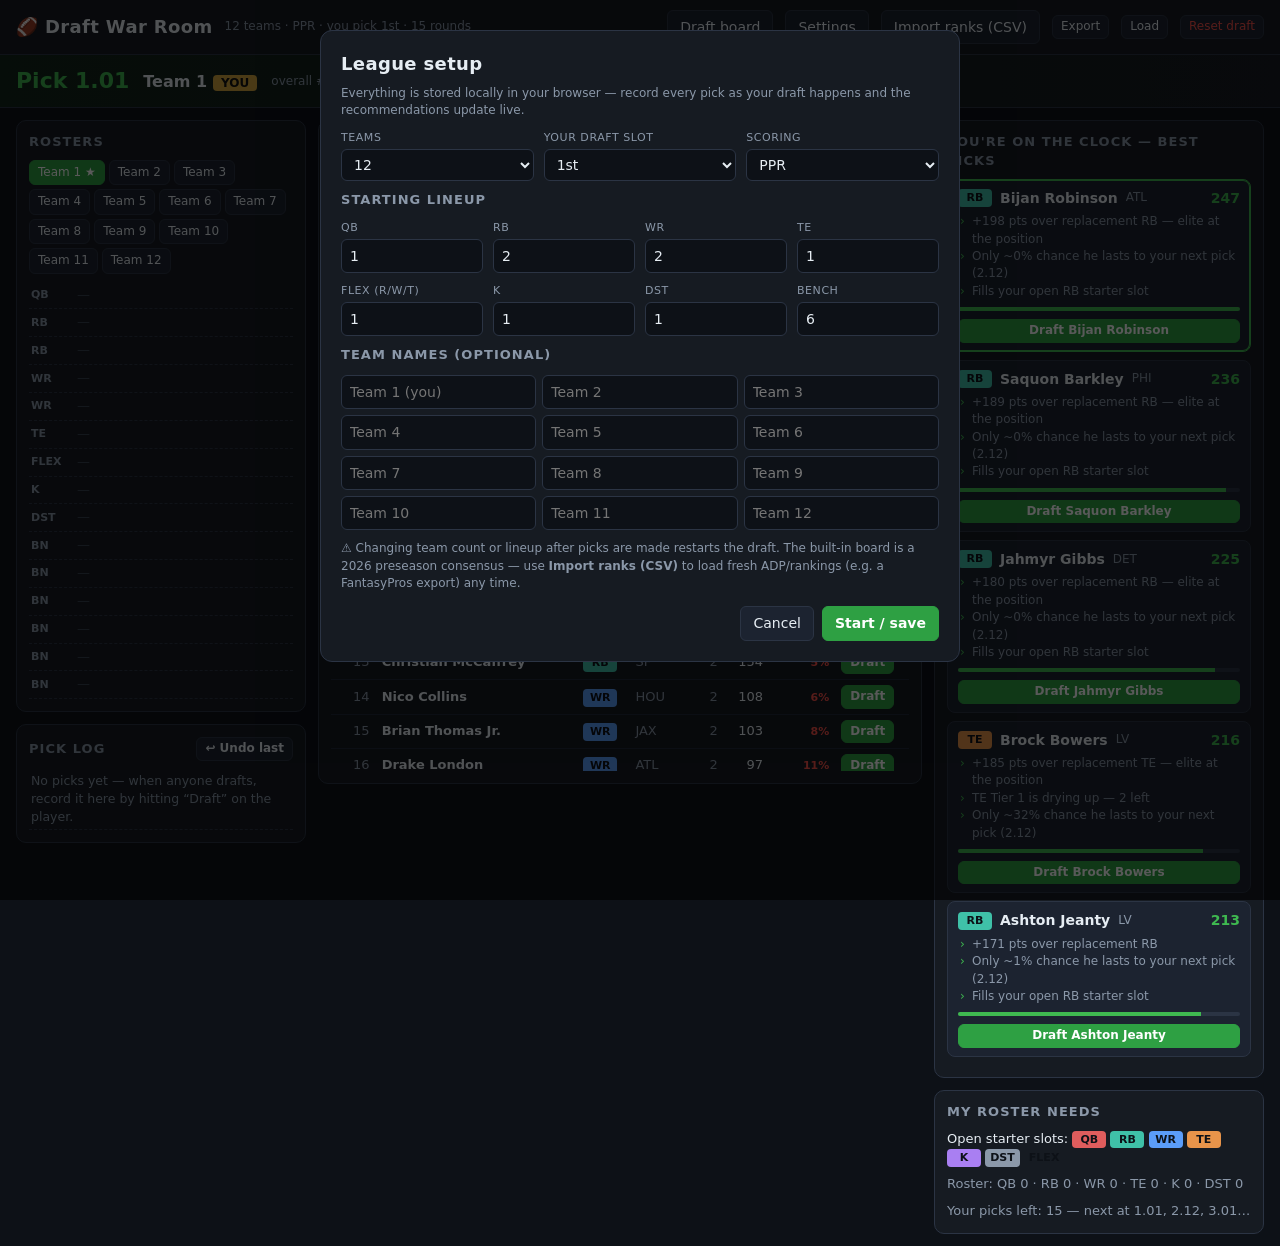
==== fantasy/index.html @ 7505ad5d "Add Draft War Room: fantasy football pick tracker with recommendations A standalone app at /fantasy " ====
<!DOCTYPE html>
<html lang="en">
<head>
<meta charset="utf-8">
<meta name="viewport" content="width=device-width, initial-scale=1">
<title>Draft War Room — Fantasy Football Pick Tracker</title>
<link rel="icon" href="data:image/svg+xml,<svg xmlns='http://www.w3.org/2000/svg' viewBox='0 0 100 100'><text y='.9em' font-size='90'>🏈</text></svg>">
<style>
:root{
  --bg:#0d1117; --panel:#161b22; --panel2:#1c2330; --line:#2b3444;
  --text:#e6edf3; --dim:#8b98a9; --accent:#3fb950; --accent2:#2ea043;
  --gold:#d4a73f; --danger:#f85149;
  --qb:#e05d5d; --rb:#3fc1a8; --wr:#5b9df9; --te:#e8944a; --k:#a97ff2; --dst:#8b98a9;
}
*{box-sizing:border-box;margin:0;padding:0}
html,body{height:100%}
body{background:var(--bg);color:var(--text);font:14px/1.45 system-ui,-apple-system,"Segoe UI",Roboto,Helvetica,Arial,sans-serif;}
button{font:inherit;cursor:pointer;border:1px solid var(--line);background:var(--panel2);color:var(--text);border-radius:6px;padding:6px 12px}
button:hover{border-color:var(--dim)}
button.primary{background:var(--accent2);border-color:var(--accent2);color:#fff;font-weight:600}
button.primary:hover{background:var(--accent)}
button.danger{color:var(--danger)}
button.small{padding:2px 8px;font-size:12px}
input,select{font:inherit;background:var(--bg);color:var(--text);border:1px solid var(--line);border-radius:6px;padding:6px 8px}
input:focus,select:focus{outline:none;border-color:var(--accent)}
h1{font-size:18px;letter-spacing:.02em}
h2{font-size:13px;text-transform:uppercase;letter-spacing:.08em;color:var(--dim);margin-bottom:8px}
.pos{display:inline-block;min-width:34px;text-align:center;font-size:11px;font-weight:700;border-radius:4px;padding:1px 5px;color:#0d1117}
.pos.QB{background:var(--qb)} .pos.RB{background:var(--rb)} .pos.WR{background:var(--wr)}
.pos.TE{background:var(--te)} .pos.K{background:var(--k)} .pos.DST{background:var(--dst)}

header{display:flex;align-items:center;gap:12px;padding:10px 16px;background:var(--panel);border-bottom:1px solid var(--line);flex-wrap:wrap}
header .spacer{flex:1}
header .sub{color:var(--dim);font-size:12px}

#clockBar{display:flex;align-items:center;gap:14px;padding:10px 16px;background:linear-gradient(90deg,#12241a,#161b22);border-bottom:1px solid var(--line);flex-wrap:wrap}
#clockBar .pickno{font-size:22px;font-weight:800;color:var(--accent)}
#clockBar .team{font-size:16px;font-weight:600}
#clockBar .you{background:var(--gold);color:#111;border-radius:4px;padding:1px 8px;font-size:12px;font-weight:800;margin-left:6px}
#clockBar .meta{color:var(--dim);font-size:12px}

main{display:grid;grid-template-columns:290px 1fr 330px;gap:12px;padding:12px 16px;align-items:start}
@media(max-width:1100px){main{grid-template-columns:1fr 1fr}#rightCol{grid-column:1/-1}}
@media(max-width:760px){main{grid-template-columns:1fr}}
.panel{background:var(--panel);border:1px solid var(--line);border-radius:10px;padding:12px}
.panel + .panel{margin-top:12px}

/* pick log / rosters */
#teamTabs{display:flex;flex-wrap:wrap;gap:4px;margin-bottom:8px}
#teamTabs button{padding:3px 8px;font-size:12px}
#teamTabs button.active{background:var(--accent2);border-color:var(--accent2);color:#fff}
.rosterList{list-style:none}
.rosterList li{display:flex;gap:8px;align-items:center;padding:4px 2px;border-bottom:1px dashed var(--line);font-size:13px}
.rosterList li .slot{width:38px;color:var(--dim);font-size:11px;font-weight:700}
.rosterList li.empty .name{color:#3d4757}
.logList{list-style:none;max-height:260px;overflow:auto}
.logList li{display:flex;gap:8px;align-items:center;padding:3px 2px;font-size:12.5px;border-bottom:1px dashed var(--line)}
.logList li .pk{color:var(--dim);width:44px}
.logList li .tm{color:var(--dim);margin-left:auto;text-align:right;max-width:40%;overflow:hidden;text-overflow:ellipsis;white-space:nowrap}

/* available players */
#filters{display:flex;gap:6px;flex-wrap:wrap;margin-bottom:10px;align-items:center}
#filters button.posf.active{border-color:var(--accent);color:var(--accent);font-weight:700}
#search{flex:1;min-width:140px}
table{width:100%;border-collapse:collapse}
#playersTable{display:block;max-height:63vh;overflow:auto}
#playersTable table th{position:sticky;top:0;background:var(--panel);z-index:1}
th{font-size:11px;text-transform:uppercase;letter-spacing:.05em;color:var(--dim);text-align:left;padding:6px 6px;border-bottom:1px solid var(--line)}
td{padding:5px 6px;border-bottom:1px solid #202839;font-size:13px;white-space:nowrap}
td.num,th.num{text-align:right}
tr.playerRow:hover{background:#1b2331}
.risk{font-size:11px;font-weight:700}
.risk.low{color:var(--accent)} .risk.mid{color:var(--gold)} .risk.high{color:var(--danger)}

/* recommendations */
.recCard{border:1px solid var(--line);border-radius:8px;padding:8px 10px;margin-bottom:8px;background:var(--panel2)}
.recCard.top{border-color:var(--accent);box-shadow:0 0 0 1px var(--accent) inset}
.recCard .head{display:flex;align-items:center;gap:8px}
.recCard .name{font-weight:700}
.recCard .score{margin-left:auto;font-weight:800;color:var(--accent)}
.recCard ul{list-style:none;margin-top:5px}
.recCard li{font-size:12px;color:var(--dim);padding-left:14px;position:relative}
.recCard li::before{content:"›";position:absolute;left:2px;color:var(--accent)}
.recCard .bar{height:4px;border-radius:2px;background:#2b3444;margin-top:7px;overflow:hidden}
.recCard .bar i{display:block;height:100%;background:var(--accent)}
.recCard .draftBtn{margin-top:8px;width:100%}

/* board */
#boardWrap{overflow:auto;max-height:70vh}
#board td,#board th{border:1px solid var(--line);font-size:11px;padding:3px 5px;min-width:96px;white-space:normal}
#board th.rnd{min-width:34px;text-align:center;color:var(--dim)}
#board td .bp{font-weight:600}
#board td .bpos{font-size:10px;font-weight:800;border-radius:3px;padding:0 3px;color:#0d1117;margin-right:3px}
#board td.me{outline:2px solid var(--gold);outline-offset:-2px}
#board td.onclock{outline:2px dashed var(--accent);outline-offset:-2px}
.cQB{background:var(--qb)}.cRB{background:var(--rb)}.cWR{background:var(--wr)}.cTE{background:var(--te)}.cK{background:var(--k)}.cDST{background:var(--dst)}

/* modal */
.modal{position:fixed;inset:0;background:rgba(0,0,0,.65);display:none;align-items:flex-start;justify-content:center;overflow:auto;padding:30px 12px;z-index:50}
.modal.open{display:flex}
.modal .box{background:var(--panel);border:1px solid var(--line);border-radius:12px;padding:20px;max-width:640px;width:100%}
.grid2{display:grid;grid-template-columns:repeat(auto-fit,minmax(120px,1fr));gap:10px;margin:10px 0}
.field label{display:block;font-size:11px;text-transform:uppercase;letter-spacing:.05em;color:var(--dim);margin-bottom:3px}
.field input,.field select{width:100%}
#teamNames{display:grid;grid-template-columns:repeat(auto-fit,minmax(180px,1fr));gap:6px;margin:10px 0}
.modal .actions{display:flex;gap:8px;justify-content:flex-end;margin-top:14px;flex-wrap:wrap}
.note{font-size:12px;color:var(--dim);margin-top:8px}
#toast{position:fixed;bottom:18px;left:50%;transform:translateX(-50%);background:var(--panel2);border:1px solid var(--accent);color:var(--text);padding:8px 16px;border-radius:8px;opacity:0;transition:opacity .25s;pointer-events:none;z-index:99}
#toast.show{opacity:1}
</style>
</head>
<body>

<header>
  <h1>🏈 Draft War Room</h1>
  <span class="sub" id="leagueSub"></span>
  <span class="spacer"></span>
  <button id="btnBoard">Draft board</button>
  <button id="btnSettings">Settings</button>
  <button id="btnImport">Import ranks (CSV)</button>
  <button id="btnExport" class="small">Export</button>
  <button id="btnLoad" class="small">Load</button>
  <button id="btnReset" class="danger small">Reset draft</button>
</header>

<div id="clockBar"></div>

<main>
  <!-- LEFT: rosters + log -->
  <div id="leftCol">
    <div class="panel">
      <h2>Rosters</h2>
      <div id="teamTabs"></div>
      <ul class="rosterList" id="rosterList"></ul>
    </div>
    <div class="panel">
      <h2 style="display:flex;align-items:center">Pick log <button id="btnUndo" class="small" style="margin-left:auto">↩ Undo last</button></h2>
      <ul class="logList" id="logList"></ul>
    </div>
  </div>

  <!-- CENTER: available players -->
  <div class="panel" id="centerCol">
    <h2>Available players</h2>
    <div id="filters">
      <input id="search" type="search" placeholder="Search player / team…">
      <button class="posf small active" data-pos="ALL">All</button>
      <button class="posf small" data-pos="QB">QB</button>
      <button class="posf small" data-pos="RB">RB</button>
      <button class="posf small" data-pos="WR">WR</button>
      <button class="posf small" data-pos="TE">TE</button>
      <button class="posf small" data-pos="K">K</button>
      <button class="posf small" data-pos="DST">DST</button>
      <button id="btnAddPlayer" class="small" title="Add a player missing from the pool">+ Player</button>
    </div>
    <div id="playersTable"></div>
  </div>

  <!-- RIGHT: recommendations -->
  <div id="rightCol">
    <div class="panel">
      <h2 id="recTitle">Recommended for your pick</h2>
      <div id="recList"></div>
    </div>
    <div class="panel">
      <h2>My roster needs</h2>
      <div id="needsBox" style="font-size:13px"></div>
    </div>
  </div>
</main>

<!-- Setup / settings modal -->
<div class="modal" id="setupModal">
  <div class="box">
    <h1 style="margin-bottom:4px">League setup</h1>
    <p class="note">Everything is stored locally in your browser — record every pick as your draft happens and the recommendations update live.</p>
    <div class="grid2">
      <div class="field"><label>Teams</label><select id="cfgTeams"></select></div>
      <div class="field"><label>Your draft slot</label><select id="cfgSlot"></select></div>
      <div class="field"><label>Scoring</label>
        <select id="cfgScoring"><option value="ppr">PPR</option><option value="half">Half-PPR</option><option value="std">Standard</option></select>
      </div>
    </div>
    <h2 style="margin-top:8px">Starting lineup</h2>
    <div class="grid2">
      <div class="field"><label>QB</label><input id="cfgQB" type="number" min="0" max="3" value="1"></div>
      <div class="field"><label>RB</label><input id="cfgRB" type="number" min="0" max="4" value="2"></div>
      <div class="field"><label>WR</label><input id="cfgWR" type="number" min="0" max="4" value="2"></div>
      <div class="field"><label>TE</label><input id="cfgTE" type="number" min="0" max="2" value="1"></div>
      <div class="field"><label>FLEX (R/W/T)</label><input id="cfgFLEX" type="number" min="0" max="3" value="1"></div>
      <div class="field"><label>K</label><input id="cfgK" type="number" min="0" max="1" value="1"></div>
      <div class="field"><label>DST</label><input id="cfgDST" type="number" min="0" max="1" value="1"></div>
      <div class="field"><label>Bench</label><input id="cfgBN" type="number" min="0" max="10" value="6"></div>
    </div>
    <h2 style="margin-top:8px">Team names (optional)</h2>
    <div id="teamNames"></div>
    <p class="note">⚠ Changing team count or lineup after picks are made restarts the draft. The built-in board is a 2026 preseason consensus — use <b>Import ranks (CSV)</b> to load fresh ADP/rankings (e.g. a FantasyPros export) any time.</p>
    <div class="actions">
      <button id="setupCancel">Cancel</button>
      <button id="setupSave" class="primary">Start / save</button>
    </div>
  </div>
</div>

<!-- Draft board modal -->
<div class="modal" id="boardModal">
  <div class="box" style="max-width:96vw">
    <h1 style="margin-bottom:10px">Draft board</h1>
    <div id="boardWrap"></div>
    <div class="actions"><button id="boardClose" class="primary">Close</button></div>
  </div>
</div>

<!-- CSV import modal -->
<div class="modal" id="importModal">
  <div class="box">
    <h1>Import rankings (CSV)</h1>
    <p class="note">Paste or upload a CSV with at least <b>player name</b> and <b>position</b> columns; <b>rank/ADP</b>, <b>team</b> and <b>tier</b> are picked up when present. FantasyPros “Download CSV” exports work as-is. This replaces the player pool; already-drafted players are re-matched by name.</p>
    <p style="margin:10px 0"><input type="file" id="csvFile" accept=".csv,text/csv"></p>
    <textarea id="csvText" style="width:100%;height:180px;background:var(--bg);color:var(--text);border:1px solid var(--line);border-radius:6px;padding:8px;font:12px ui-monospace,monospace" placeholder='"RK","TIERS","PLAYER NAME","TEAM","POS","BYE WEEK"...'></textarea>
    <div class="actions">
      <button id="importCancel">Cancel</button>
      <button id="importGo" class="primary">Import</button>
    </div>
  </div>
</div>

<!-- Add player modal -->
<div class="modal" id="addModal">
  <div class="box" style="max-width:420px">
    <h1>Add player</h1>
    <div class="grid2">
      <div class="field" style="grid-column:1/-1"><label>Name</label><input id="addName"></div>
      <div class="field"><label>Position</label>
        <select id="addPos"><option>QB</option><option>RB</option><option>WR</option><option>TE</option><option>K</option><option>DST</option></select></div>
      <div class="field"><label>Team</label><input id="addTeam" maxlength="4" placeholder="FA"></div>
      <div class="field"><label>ADP / rank</label><input id="addAdp" type="number" min="1" value="250"></div>
    </div>
    <div class="actions">
      <button id="addCancel">Cancel</button>
      <button id="addGo" class="primary">Add</button>
    </div>
  </div>
</div>

<div id="toast"></div>
<input type="file" id="loadFile" accept=".json,application/json" style="display:none">

<script>
"use strict";
/* =====================================================================
   Built-in player pool — 2026 preseason consensus (PPR lean).
   Array order = overall rank; entries: [name, pos, team, posTier].
   Replace any time via CSV import; teams/ranks are editable data, not gospel.
===================================================================== */
const SEED = [
["Ja'Marr Chase","WR","CIN",1],["Bijan Robinson","RB","ATL",1],["Saquon Barkley","RB","PHI",1],
["Jahmyr Gibbs","RB","DET",1],["Justin Jefferson","WR","MIN",1],["CeeDee Lamb","WR","DAL",1],
["Malik Nabers","WR","NYG",1],["Puka Nacua","WR","LAR",1],["Ashton Jeanty","RB","LV",1],
["Amon-Ra St. Brown","WR","DET",1],["Jaxon Smith-Njigba","WR","SEA",1],["De'Von Achane","RB","MIA",2],
["Christian McCaffrey","RB","SF",2],["Nico Collins","WR","HOU",2],["Brian Thomas Jr.","WR","JAX",2],
["Drake London","WR","ATL",2],["Derrick Henry","RB","BAL",2],["Jonathan Taylor","RB","IND",2],
["A.J. Brown","WR","PHI",2],["Josh Jacobs","RB","GB",2],["Brock Bowers","TE","LV",1],
["Bucky Irving","RB","TB",2],["Ladd McConkey","WR","LAC",2],["Chase Brown","RB","CIN",3],
["Trey McBride","TE","ARI",1],["Tee Higgins","WR","CIN",3],["Kyren Williams","RB","LAR",3],
["James Cook","RB","BUF",3],["Josh Allen","QB","BUF",1],["Lamar Jackson","QB","BAL",1],
["Rashee Rice","WR","KC",3],["Terry McLaurin","WR","WAS",3],["George Pickens","WR","DAL",3],
["Garrett Wilson","WR","NYJ",3],["Breece Hall","RB","NYJ",3],["Jayden Daniels","QB","WAS",1],
["Kenneth Walker III","RB","SEA",3],["Omarion Hampton","RB","LAC",3],["Marvin Harrison Jr.","WR","ARI",3],
["Davante Adams","WR","LAR",3],["Tetairoa McMillan","WR","CAR",3],["Quinshon Judkins","RB","CLE",3],
["Chuba Hubbard","RB","CAR",4],["Jalen Hurts","QB","PHI",1],["Mike Evans","WR","TB",4],
["DK Metcalf","WR","PIT",4],["Xavier Worthy","WR","KC",4],["Emeka Egbuka","WR","TB",4],
["Joe Burrow","QB","CIN",1],["DJ Moore","WR","CHI",4],["Zay Flowers","WR","BAL",4],
["Courtland Sutton","WR","DEN",4],["James Conner","RB","ARI",4],["Alvin Kamara","RB","NO",4],
["TreVeyon Henderson","RB","NE",4],["Rome Odunze","WR","CHI",4],["Jameson Williams","WR","DET",4],
["David Montgomery","RB","DET",4],["George Kittle","TE","SF",2],["Travis Hunter","WR","JAX",4],
["D'Andre Swift","RB","CHI",4],["Aaron Jones","RB","MIN",5],["RJ Harvey","RB","DEN",5],
["Jaylen Waddle","WR","MIA",5],["Calvin Ridley","WR","TEN",5],["Sam LaPorta","TE","DET",2],
["Patrick Mahomes","QB","KC",2],["Isiah Pacheco","RB","KC",5],["Tony Pollard","RB","TEN",5],
["Jerry Jeudy","WR","CLE",5],["Jordan Addison","WR","MIN",5],["Chris Godwin","WR","TB",5],
["Kaleb Johnson","RB","PIT",5],["Baker Mayfield","QB","TB",2],["Jaylen Warren","RB","PIT",5],
["Travis Etienne","RB","JAX",5],["Bo Nix","QB","DEN",2],["Stefon Diggs","WR","NE",5],
["T.J. Hockenson","TE","MIN",2],["Deebo Samuel","WR","WAS",5],["Jakobi Meyers","WR","LV",5],
["Tyrone Tracy Jr.","RB","NYG",6],["Cam Skattebo","RB","NYG",6],["Javonte Williams","RB","DAL",6],
["Justin Herbert","QB","LAC",2],["Ricky Pearsall","WR","SF",6],["Matthew Golden","WR","GB",6],
["Chris Olave","WR","NO",6],["Khalil Shakir","WR","BUF",6],["Jauan Jennings","WR","SF",6],
["Zach Charbonnet","RB","SEA",6],["Brian Robinson Jr.","RB","SF",6],["Tucker Kraft","TE","GB",3],
["Rico Dowdle","RB","CAR",6],["Najee Harris","RB","LAC",6],["Jordan Mason","RB","MIN",6],
["Caleb Williams","QB","CHI",3],["Drake Maye","QB","NE",3],["Josh Downs","WR","IND",6],
["Cooper Kupp","WR","SEA",6],["Michael Pittman Jr.","WR","IND",6],["Darnell Mooney","WR","ATL",6],
["Keon Coleman","WR","BUF",6],["Luther Burden III","WR","CHI",7],["Jayden Reed","WR","GB",7],
["Tank Bigsby","RB","JAX",7],["Tyjae Spears","RB","TEN",7],["J.K. Dobbins","RB","DEN",7],
["Rhamondre Stevenson","RB","NE",7],["Austin Ekeler","RB","WAS",7],["Trey Benson","RB","ARI",7],
["Mark Andrews","TE","BAL",3],["David Njoku","TE","CLE",3],["Evan Engram","TE","DEN",3],
["Kyler Murray","QB","ARI",3],["Dak Prescott","QB","DAL",3],["Brock Purdy","QB","SF",3],
["Jared Goff","QB","DET",3],["Rashid Shaheed","WR","NO",7],["Marvin Mims","WR","DEN",7],
["Cedric Tillman","WR","CLE",7],["Hollywood Brown","WR","KC",7],["Jack Bech","WR","LV",7],
["Tre Harris","WR","LAC",7],["Jayden Higgins","WR","HOU",7],["Kyle Williams","WR","NE",7],
["Joe Mixon","RB","HOU",7],["Nick Chubb","RB","HOU",7],["Tyler Allgeier","RB","ATL",8],
["Ray Davis","RB","BUF",8],["Braelon Allen","RB","NYJ",8],["Blake Corum","RB","LAR",8],
["Isaac Guerendo","RB","SF",8],["Dylan Sampson","RB","CLE",8],["Bhayshul Tuten","RB","JAX",8],
["Jerome Ford","RB","CLE",8],["Tyler Warren","TE","IND",3],["Colston Loveland","TE","CHI",4],
["Travis Kelce","TE","KC",4],["Jake Ferguson","TE","DAL",4],["Dalton Kincaid","TE","BUF",4],
["Justin Fields","QB","NYJ",4],["Jordan Love","QB","GB",4],["C.J. Stroud","QB","HOU",4],
["Trevor Lawrence","QB","JAX",4],["J.J. McCarthy","QB","MIN",4],["Michael Penix Jr.","QB","ATL",4],
["Tua Tagovailoa","QB","MIA",4],["Matthew Stafford","QB","LAR",4],["Wan'Dale Robinson","WR","NYG",8],
["Christian Kirk","WR","HOU",8],["Keenan Allen","WR","LAC",8],["Romeo Doubs","WR","GB",8],
["Quentin Johnston","WR","LAC",8],["Alec Pierce","WR","IND",8],["Joshua Palmer","WR","BUF",8],
["DeMario Douglas","WR","NE",8],["Dontayvion Wicks","WR","GB",8],["Adonai Mitchell","WR","IND",8],
["Pat Bryant","WR","DEN",8],["Savion Williams","WR","GB",8],["Kayshon Boutte","WR","NE",8],
["Xavier Legette","WR","CAR",8],["Dyami Brown","WR","JAX",8],["Amari Cooper","WR","FA",9],
["DeAndre Hopkins","WR","BAL",9],["Devin Neal","RB","NO",8],["Kendre Miller","RB","NO",8],
["Jaydon Blue","RB","DAL",8],["Ollie Gordon II","RB","MIA",8],["DJ Giddens","RB","IND",8],
["Jarquez Hunter","RB","LAR",9],["Will Shipley","RB","PHI",9],["Roschon Johnson","RB","CHI",9],
["Antonio Gibson","RB","NE",9],["Kimani Vidal","RB","LAC",9],["Justice Hill","RB","BAL",9],
["Kareem Hunt","RB","KC",9],["Samaje Perine","RB","CIN",9],["Keaton Mitchell","RB","BAL",9],
["Sean Tucker","RB","TB",9],["Kyle Pitts","TE","ATL",4],["Dallas Goedert","TE","PHI",4],
["Hunter Henry","TE","NE",5],["Jonnu Smith","TE","PIT",5],["Pat Freiermuth","TE","PIT",5],
["Zach Ertz","TE","WAS",5],["Isaiah Likely","TE","BAL",5],["Mason Taylor","TE","NYJ",5],
["Harold Fannin Jr.","TE","CLE",5],["Brenton Strange","TE","JAX",5],["Cade Otton","TE","TB",5],
["Chig Okonkwo","TE","TEN",6],["Dalton Schultz","TE","HOU",6],["Elijah Arroyo","TE","SEA",6],
["Theo Johnson","TE","NYG",6],["Ja'Tavion Sanders","TE","CAR",6],["Mike Gesicki","TE","CIN",6],
["Juwan Johnson","TE","NO",6],["Darren Waller","TE","MIA",6],["Bryce Young","QB","CAR",5],
["Geno Smith","QB","LV",5],["Sam Darnold","QB","SEA",5],["Cam Ward","QB","TEN",5],
["Jaxson Dart","QB","NYG",5],["Aaron Rodgers","QB","PIT",5],["Anthony Richardson","QB","IND",5],
["Daniel Jones","QB","IND",5],["Tyler Shough","QB","NO",6],["Shedeur Sanders","QB","CLE",6],
["Dillon Gabriel","QB","CLE",6],["Russell Wilson","QB","NYG",6],
["Brandon Aubrey","K","DAL",1],["Jake Bates","K","DET",1],["Cameron Dicker","K","LAC",1],
["Chris Boswell","K","PIT",1],["Ka'imi Fairbairn","K","HOU",1],["Tyler Bass","K","BUF",2],
["Harrison Butker","K","KC",2],["Chase McLaughlin","K","TB",2],["Wil Lutz","K","DEN",2],
["Jason Sanders","K","MIA",2],["Evan McPherson","K","CIN",2],["Jason Myers","K","SEA",2],
["Cairo Santos","K","CHI",3],["Jake Elliott","K","PHI",3],["Younghoe Koo","K","ATL",3],
["Broncos D/ST","DST","DEN",1],["Eagles D/ST","DST","PHI",1],["Ravens D/ST","DST","BAL",1],
["Steelers D/ST","DST","PIT",1],["Texans D/ST","DST","HOU",1],["Vikings D/ST","DST","MIN",2],
["Bills D/ST","DST","BUF",2],["Lions D/ST","DST","DET",2],["Packers D/ST","DST","GB",2],
["Chiefs D/ST","DST","KC",2],["Seahawks D/ST","DST","SEA",2],["Chargers D/ST","DST","LAC",2],
["Jets D/ST","DST","NYJ",3],["49ers D/ST","DST","SF",3],["Cowboys D/ST","DST","DAL",3]
];

/* ============================ state ============================ */
const LS_KEY = "ffdraft.v1";
let S = null; // {cfg, players[], picks[], viewTeam}

function defaultState(){
  return {
    cfg:{teams:12, slot:1, scoring:"ppr", qb:1, rb:2, wr:2, te:1, flex:1, k:1, dst:1, bn:6,
         names:[]},
    players: SEED.map((p,i)=>({id:i+1, name:p[0], pos:p[1], team:p[2], tier:p[3], adp:i+1})),
    picks: [],       // array of player ids, index = overall pick - 1
    viewTeam: null,  // roster tab
    started:false
  };
}
function save(){ try{ localStorage.setItem(LS_KEY, JSON.stringify(S)); }catch(e){} }
function load(){
  try{ const raw = localStorage.getItem(LS_KEY); if(raw){ S = JSON.parse(raw); return true; } }catch(e){}
  return false;
}

/* ======================= draft math ======================= */
const totalRounds = c => c.qb+c.rb+c.wr+c.te+c.flex+c.k+c.dst+c.bn;
const totalPicks  = c => totalRounds(c)*c.teams;
function teamAtPick(p, T){ // 1-based overall pick -> 1-based team slot
  const r = Math.ceil(p/T), i = p-(r-1)*T;
  return (r%2===1) ? i : T-i+1;
}
function pickLabel(p, T){ const r=Math.ceil(p/T), i=p-(r-1)*T; return r+"."+String(i).padStart(2,"0"); }
function myNextPicks(fromExclusive){ // overall pick numbers belonging to me after `fromExclusive`
  const out=[], T=S.cfg.teams, N=totalPicks(S.cfg);
  for(let p=fromExclusive+1;p<=N;p++) if(teamAtPick(p,T)===S.cfg.slot) out.push(p);
  return out;
}
const currentPick = () => S.picks.length+1;
const draftDone   = () => S.picks.length >= totalPicks(S.cfg);
function teamName(t){ return (S.cfg.names[t-1]||"").trim() || "Team "+t; }
function teamPicks(t){ // player objects drafted by team t, in order
  const out=[], T=S.cfg.teams;
  S.picks.forEach((pid,i)=>{ if(teamAtPick(i+1,T)===t) out.push(byId(pid)); });
  return out;
}
const byId = id => S.players.find(p=>p.id===id);
const isDrafted = id => S.picks.includes(id);
const available = () => S.players.filter(p=>!S.picks.includes(p.id));

/* =================== projections & value model =================== */
// Season-point curves by positional rank (half-PPR base), tuned to recent seasons.
function projPts(pos, r){
  let v;
  switch(pos){
    case "QB": v = r<=12 ? 395-9*(r-1) : 292-5*(r-12); break;
    case "RB": v = 315*Math.pow(0.972, r-1); if(r>30) v = 315*Math.pow(0.972,29)*Math.pow(0.95,r-30); break;
    case "WR": v = 300*Math.pow(0.981, r-1); if(r>45) v = 300*Math.pow(0.981,44)*Math.pow(0.96,r-45); break;
    case "TE": v = r<=3 ? 255-25*(r-1) : Math.max(60, 200*Math.pow(0.93, r-3)); break;
    case "K":  v = Math.max(90, 152-3*r); break;
    case "DST":v = Math.max(70, 135-4*r); break;
    default: v = 50;
  }
  const sc = S ? S.cfg.scoring : "ppr";
  if(sc==="ppr"){ if(pos==="WR"||pos==="TE") v*=1.08; if(pos==="RB") v*=1.04; }
  if(sc==="std"){ if(pos==="WR"||pos==="TE") v*=0.92; if(pos==="RB") v*=0.96; }
  return Math.max(20, v);
}
// positional rank among ALL players (by adp) — stable even after picks
function posRank(pl){
  let r=1;
  for(const q of S.players) if(q.pos===pl.pos && q.adp < pl.adp) r++;
  return r;
}
function replacementRank(pos){
  const c=S.cfg, T=c.teams;
  switch(pos){
    case "QB": return Math.round(T*c.qb)+3;
    case "RB": return Math.round(T*(c.rb+0.45*c.flex))+3;
    case "WR": return Math.round(T*(c.wr+0.50*c.flex))+3;
    case "TE": return Math.round(T*(c.te+0.05*c.flex))+2;
    case "K": case "DST": return T+1;
  }
  return T*2;
}
function vor(pl){ return projPts(pl.pos, posRank(pl)) - projPts(pl.pos, replacementRank(pl.pos)); }

// P(player still available at overall pick t), from ADP with widening uncertainty
function survives(pl, t){
  const sigma = 5 + 0.09*pl.adp;
  const z = (t - pl.adp)/sigma;
  const gone = 1/(1+Math.exp(-1.702*z)); // logistic ≈ normal CDF
  return Math.min(1, Math.max(0, 1-gone));
}

/* =================== my roster needs =================== */
function slotFill(t){ // returns {slots:[{slot,player|null}], counts:{pos:n}, openStarters:{pos:bool}, flexOpen:bool}
  const c=S.cfg, mine=teamPicks(t);
  const counts={QB:0,RB:0,WR:0,TE:0,K:0,DST:0};
  mine.forEach(p=>counts[p.pos] = (counts[p.pos]||0)+1);
  const need = {QB:c.qb,RB:c.rb,WR:c.wr,TE:c.te,K:c.k,DST:c.dst};
  const slots=[]; const used={QB:0,RB:0,WR:0,TE:0,K:0,DST:0};
  const pool = mine.slice();
  const fillPos = pos => {
    for(let i=0;i<need[pos];i++){
      const idx = pool.findIndex(p=>p.pos===pos);
      const pl = idx>=0 ? pool.splice(idx,1)[0] : null;
      if(pl) used[pos]++;
      slots.push({slot:pos, player:pl});
    }
  };
  ["QB","RB","WR","TE"].forEach(fillPos);
  let flexOpen=0;
  for(let i=0;i<c.flex;i++){
    const idx = pool.findIndex(p=>["RB","WR","TE"].includes(p.pos));
    const pl = idx>=0 ? pool.splice(idx,1)[0] : null;
    if(!pl) flexOpen++;
    slots.push({slot:"FLEX", player:pl});
  }
  ["K","DST"].forEach(fillPos);
  pool.forEach(p=>slots.push({slot:"BN", player:p}));
  for(let i=slots.filter(s=>s.slot==="BN").length; i<c.bn; i++) slots.push({slot:"BN", player:null});
  const openStarters={};
  for(const pos of ["QB","RB","WR","TE","K","DST"]) openStarters[pos] = used[pos] < need[pos];
  return {slots, counts, openStarters, flexOpen: flexOpen>0};
}
function needMult(pos, fill, roundsLeft){
  const c=S.cfg;
  if(pos==="K"||pos==="DST"){
    if(!fill.openStarters[pos]) return 0.05;                    // never draft 2
    const kdNeeded = (fill.openStarters.K?1:0)+(fill.openStarters.DST?1:0);
    return roundsLeft <= kdNeeded+1 ? 1.15 : 0.12;              // only at the end
  }
  if(fill.openStarters[pos]) return 1.0;
  if(["RB","WR","TE"].includes(pos) && fill.flexOpen) return 0.9;
  if(pos==="QB") return fill.counts.QB>=2 ? 0.12 : 0.35;        // backup QB, once
  if(pos==="TE") return fill.counts.TE>=2 ? 0.15 : 0.4;
  return 0.62;                                                  // RB/WR depth always has value
}

/* =================== recommendations =================== */
function recommend(){
  if(draftDone()) return [];
  const now = currentPick();
  const fill = slotFill(S.cfg.slot);
  const mineOnClock = teamAtPick(now, S.cfg.teams)===S.cfg.slot;
  const future = myNextPicks(now); // strictly after current pick
  const target = mineOnClock ? (future[0] || now) : (teamAtPick(now,S.cfg.teams)!==S.cfg.slot && myNextPicks(now-1)[0]) || now;
  const myPicksLeft = (mineOnClock?1:0)+future.length;
  const roundsLeft = myPicksLeft;
  const avail = available();

  const tierCount = {};
  avail.forEach(p=>{ const k=p.pos+"|"+p.tier; tierCount[k]=(tierCount[k]||0)+1; });

  const scored = avail.map(p=>{
    const v = vor(p);
    const nm = needMult(p.pos, fill, roundsLeft);
    const surv = survives(p, target);
    let score = v*nm*(1+0.25*(1-surv));
    const reasons=[];
    if(v>0) reasons.push(`+${v.toFixed(0)} pts over replacement ${p.pos}${posRank(p)<=3?" — elite at the position":""}`);
    const left = tierCount[p.pos+"|"+p.tier];
    if(left===1) reasons.push(`Last player left in ${p.pos} Tier ${p.tier}`);
    else if(left<=3 && p.tier<=4) reasons.push(`${p.pos} Tier ${p.tier} is drying up — ${left} left`);
    const pct = Math.round(surv*100);
    if(pct<40) reasons.push(`Only ~${pct}% chance he lasts to your next pick (${future[0]?pickLabel(future[0],S.cfg.teams):"—"})`);
    else if(pct>85 && p.adp>now+8) reasons.push(`Likely still there later (~${pct}%) — can wait`);
    if(fill.openStarters[p.pos]) reasons.push(`Fills your open ${p.pos} starter slot`);
    else if(["RB","WR","TE"].includes(p.pos) && fill.flexOpen) reasons.push(`Slides into your open FLEX`);
    else if(p.pos!=="K"&&p.pos!=="DST") reasons.push(`Depth/upside — ${p.pos} starters are set`);
    if((p.pos==="K"||p.pos==="DST") && nm<0.5) reasons.push(`Too early for ${p.pos} — wait for the last rounds`);
    return {p, score, v, surv, reasons};
  });
  scored.sort((a,b)=>b.score-a.score);
  return scored.slice(0,5);
}

/* =================== rendering =================== */
const $ = s => document.querySelector(s);
let posFilter="ALL";
function toast(msg){ const t=$("#toast"); t.textContent=msg; t.classList.add("show"); clearTimeout(t._h); t._h=setTimeout(()=>t.classList.remove("show"),2200); }

function render(){
  renderHeader(); renderClock(); renderTabs(); renderRoster(); renderLog(); renderPlayers(); renderRecs(); renderNeeds();
  save();
}
function renderHeader(){
  const c=S.cfg;
  $("#leagueSub").textContent = `${c.teams} teams · ${c.scoring.toUpperCase()==="STD"?"Standard":c.scoring==="half"?"Half-PPR":"PPR"} · you pick ${ordinal(c.slot)} · ${totalRounds(c)} rounds`;
}
function ordinal(n){ const s=["th","st","nd","rd"],v=n%100; return n+(s[(v-20)%10]||s[v]||s[0]); }
function renderClock(){
  const el=$("#clockBar");
  if(draftDone()){ el.innerHTML = `<span class="pickno">Draft complete 🎉</span><span class="meta">${S.picks.length} picks recorded — check the board for the full results.</span>`; return; }
  const p=currentPick(), T=S.cfg.teams, t=teamAtPick(p,T), me = t===S.cfg.slot;
  const nxt = myNextPicks(me ? p : p-1);
  const untilMine = me ? 0 : (nxt[0] ? nxt[0]-p : "—");
  el.innerHTML = `
    <span class="pickno">Pick ${pickLabel(p,T)}</span>
    <span class="team">${esc(teamName(t))}${me?'<span class="you">YOU</span>':""}</span>
    <span class="meta">overall #${p} · ${me ? "you're on the clock — see recommendations →" : `${untilMine} pick${untilMine===1?"":"s"} until your turn (${nxt[0]?pickLabel(nxt[0],T):"—"})`}</span>`;
}
function renderTabs(){
  const box=$("#teamTabs"); box.innerHTML="";
  const view = S.viewTeam || S.cfg.slot;
  for(let t=1;t<=S.cfg.teams;t++){
    const b=document.createElement("button");
    b.textContent = t===S.cfg.slot ? teamName(t)+" ★" : teamName(t);
    if(t===view) b.classList.add("active");
    b.onclick=()=>{S.viewTeam=t; render();};
    box.appendChild(b);
  }
}
function renderRoster(){
  const t = S.viewTeam || S.cfg.slot;
  const fill = slotFill(t);
  const ul=$("#rosterList"); ul.innerHTML="";
  fill.slots.forEach(s=>{
    const li=document.createElement("li");
    if(!s.player) li.classList.add("empty");
    li.innerHTML = `<span class="slot">${s.slot}</span>` + (s.player
      ? `<span class="pos ${s.player.pos}">${s.player.pos}</span><span class="name">${esc(s.player.name)}</span><span style="margin-left:auto;color:var(--dim);font-size:11px">${esc(s.player.team)}</span>`
      : `<span class="name">—</span>`);
    ul.appendChild(li);
  });
}
function renderLog(){
  const ul=$("#logList"); ul.innerHTML="";
  const T=S.cfg.teams;
  for(let i=S.picks.length-1;i>=0;i--){
    const pl=byId(S.picks[i]); if(!pl) continue;
    const li=document.createElement("li");
    li.innerHTML=`<span class="pk">${pickLabel(i+1,T)}</span><span class="pos ${pl.pos}">${pl.pos}</span><span>${esc(pl.name)}</span><span class="tm">${esc(teamName(teamAtPick(i+1,T)))}</span>`;
    ul.appendChild(li);
  }
  if(!S.picks.length) ul.innerHTML=`<li style="color:var(--dim)">No picks yet — when anyone drafts, record it here by hitting “Draft” on the player.</li>`;
}
function renderPlayers(){
  const q = $("#search").value.trim().toLowerCase();
  const now=currentPick();
  const me = !draftDone() && teamAtPick(now,S.cfg.teams)===S.cfg.slot;
  const future = draftDone()? [] : myNextPicks(me?now:now-1);
  const target = future[0] || now;
  let rows = available()
    .filter(p=>posFilter==="ALL"||p.pos===posFilter)
    .filter(p=>!q || p.name.toLowerCase().includes(q) || p.team.toLowerCase().includes(q))
    .sort((a,b)=>a.adp-b.adp).slice(0,150);
  const html = ["<table><thead><tr><th class='num'>ADP</th><th>Player</th><th></th><th>Tm</th><th class='num'>Tier</th><th class='num'>VOR</th><th class='num' title='Chance the player is still available at your next pick'>@Next</th><th></th></tr></thead><tbody>"];
  for(const p of rows){
    const s=Math.round(survives(p,target)*100);
    const cls = s>=70?"low":s>=40?"mid":"high";
    html.push(`<tr class="playerRow"><td class="num" style="color:var(--dim)">${p.adp}</td><td><b>${esc(p.name)}</b></td><td><span class="pos ${p.pos}">${p.pos}</span></td><td style="color:var(--dim)">${esc(p.team)}</td><td class="num" style="color:var(--dim)">${p.tier||"—"}</td><td class="num">${vor(p).toFixed(0)}</td><td class="num"><span class="risk ${cls}">${s}%</span></td><td><button class="small primary" data-draft="${p.id}" ${draftDone()?"disabled":""}>Draft</button></td></tr>`);
  }
  html.push("</tbody></table>");
  if(!rows.length) html.splice(0,html.length,"<p style='color:var(--dim);padding:10px'>No players match.</p>");
  $("#playersTable").innerHTML=html.join("");
  $("#playersTable").querySelectorAll("[data-draft]").forEach(b=>b.onclick=()=>draftPlayer(+b.dataset.draft));
}
function renderRecs(){
  const box=$("#recList");
  if(draftDone()){ box.innerHTML=`<p style="color:var(--dim)">Draft complete — nice work.</p>`; return; }
  const me = teamAtPick(currentPick(),S.cfg.teams)===S.cfg.slot;
  $("#recTitle").textContent = me ? "You're on the clock — best picks" : "If you were picking now";
  const recs = recommend();
  const max = recs.length? recs[0].score : 1;
  box.innerHTML = recs.map((r,i)=>`
    <div class="recCard ${i===0?"top":""}">
      <div class="head"><span class="pos ${r.p.pos}">${r.p.pos}</span><span class="name">${esc(r.p.name)}</span>
        <span style="color:var(--dim);font-size:12px">${esc(r.p.team)}</span><span class="score">${r.score.toFixed(0)}</span></div>
      <ul>${r.reasons.slice(0,3).map(x=>`<li>${esc(x)}</li>`).join("")}</ul>
      <div class="bar"><i style="width:${Math.max(6,100*r.score/max).toFixed(0)}%"></i></div>
      ${me?`<button class="draftBtn primary small" data-draft="${r.p.id}">Draft ${esc(r.p.name)}</button>`:""}
    </div>`).join("");
  box.querySelectorAll("[data-draft]").forEach(b=>b.onclick=()=>draftPlayer(+b.dataset.draft));
}
function renderNeeds(){
  const fill=slotFill(S.cfg.slot);
  const open=[];
  for(const pos of ["QB","RB","WR","TE","K","DST"]) if(fill.openStarters[pos]) open.push(pos);
  if(fill.flexOpen) open.push("FLEX");
  const nxt=myNextPicks(currentPick()-1);
  $("#needsBox").innerHTML = `
    <p>${open.length? "Open starter slots: "+open.map(p=>`<span class="pos ${p==="FLEX"?"dst":p}">${p}</span>`).join(" ") : "✅ All starters filled — draft best value / upside."}</p>
    <p style="margin-top:8px;color:var(--dim)">Roster: ${["QB","RB","WR","TE","K","DST"].map(p=>`${p} ${fill.counts[p]||0}`).join(" · ")}</p>
    <p style="margin-top:8px;color:var(--dim)">Your picks left: ${nxt.length}${nxt.length?` — next at ${nxt.slice(0,3).map(p=>pickLabel(p,S.cfg.teams)).join(", ")}${nxt.length>3?"…":""}`:""}</p>`;
}
function esc(s){ return String(s).replace(/[&<>"']/g, c=>({"&":"&amp;","<":"&lt;",">":"&gt;",'"':"&quot;","'":"&#39;"}[c])); }

/* =================== actions =================== */
function draftPlayer(id){
  if(draftDone()) return;
  const pl=byId(id); if(!pl || isDrafted(id)) return;
  const p=currentPick(), t=teamAtPick(p,S.cfg.teams);
  S.picks.push(id);
  toast(`${pickLabel(p,S.cfg.teams)} — ${teamName(t)} drafts ${pl.name}`);
  render();
}
function undo(){
  if(!S.picks.length) return;
  const id=S.picks.pop(); const pl=byId(id);
  toast(`Undid pick: ${pl?pl.name:"?"}`);
  render();
}

/* =================== board modal =================== */
function renderBoard(){
  const T=S.cfg.teams, R=totalRounds(S.cfg), now=currentPick();
  let h="<table id='board'><thead><tr><th class='rnd'></th>";
  for(let t=1;t<=T;t++) h+=`<th${t===S.cfg.slot?" style='color:var(--gold)'":""}>${esc(teamName(t))}${t===S.cfg.slot?" ★":""}</th>`;
  h+="</tr></thead><tbody>";
  for(let r=1;r<=R;r++){
    h+=`<tr><th class='rnd'>${r}</th>`;
    for(let t=1;t<=T;t++){
      // overall pick for team t in round r
      const i = (r%2===1)? t : T-t+1;
      const p = (r-1)*T + i;
      const pid = S.picks[p-1];
      const pl = pid? byId(pid): null;
      const cls = (t===S.cfg.slot?"me ":"") + (p===now && !draftDone() ? "onclock":"");
      h+=`<td class="${cls}">` + (pl? `<span class="bpos c${pl.pos}">${pl.pos}</span><span class="bp">${esc(pl.name)}</span>` : `<span style="color:#39424f">${pickLabel(p,T)}</span>`) + "</td>";
    }
    h+="</tr>";
  }
  h+="</tbody></table>";
  $("#boardWrap").innerHTML=h;
}

/* =================== setup modal =================== */
function openSetup(){
  const c=S.cfg;
  const selT=$("#cfgTeams"); selT.innerHTML="";
  for(let n=4;n<=16;n++){ const o=document.createElement("option"); o.value=n; o.textContent=n; selT.appendChild(o); }
  selT.value=c.teams;
  const fillSlots=()=>{ const selS=$("#cfgSlot"); selS.innerHTML="";
    for(let n=1;n<=+selT.value;n++){ const o=document.createElement("option"); o.value=n; o.textContent=ordinal(n); selS.appendChild(o); }
    selS.value=Math.min(c.slot,+selT.value);
    const tn=$("#teamNames"); tn.innerHTML="";
    for(let n=1;n<=+selT.value;n++){ const inp=document.createElement("input"); inp.placeholder="Team "+n+(n===+$("#cfgSlot").value?" (you)":""); inp.value=c.names[n-1]||""; inp.dataset.i=n-1; tn.appendChild(inp); }
  };
  selT.onchange=fillSlots; fillSlots();
  $("#cfgScoring").value=c.scoring;
  $("#cfgQB").value=c.qb;$("#cfgRB").value=c.rb;$("#cfgWR").value=c.wr;$("#cfgTE").value=c.te;
  $("#cfgFLEX").value=c.flex;$("#cfgK").value=c.k;$("#cfgDST").value=c.dst;$("#cfgBN").value=c.bn;
  $("#setupModal").classList.add("open");
}
function saveSetup(){
  const old=S.cfg;
  const c={
    teams:+$("#cfgTeams").value, slot:+$("#cfgSlot").value, scoring:$("#cfgScoring").value,
    qb:+$("#cfgQB").value, rb:+$("#cfgRB").value, wr:+$("#cfgWR").value, te:+$("#cfgTE").value,
    flex:+$("#cfgFLEX").value, k:+$("#cfgK").value, dst:+$("#cfgDST").value, bn:+$("#cfgBN").value,
    names:[...document.querySelectorAll("#teamNames input")].map(i=>i.value)
  };
  const structural = c.teams!==old.teams || totalRounds(c)!==totalRounds(old);
  if(structural && S.picks.length && !confirm("Team count / roster size changed — this restarts the draft (picks are cleared). Continue?")) return;
  if(structural) S.picks=[];
  S.cfg=c; S.started=true; S.viewTeam=Math.min(S.viewTeam||c.slot, c.teams);
  $("#setupModal").classList.remove("open");
  render();
}

/* =================== CSV import =================== */
function parseCSV(text){
  const rows=[]; let row=[], cur="", inQ=false;
  for(let i=0;i<text.length;i++){
    const ch=text[i];
    if(inQ){ if(ch==='"'){ if(text[i+1]==='"'){cur+='"';i++;} else inQ=false; } else cur+=ch; }
    else if(ch==='"') inQ=true;
    else if(ch===',' ){ row.push(cur); cur=""; }
    else if(ch==='\n'||ch==='\r'){ if(cur!==""||row.length){row.push(cur); rows.push(row); row=[]; cur="";} if(ch==='\r'&&text[i+1]==='\n')i++; }
    else cur+=ch;
  }
  if(cur!==""||row.length){row.push(cur); rows.push(row);}
  return rows.filter(r=>r.some(c=>c.trim()!==""));
}
const norm = s => String(s).toLowerCase().replace(/\b(jr|sr|ii|iii|iv|v)\b\.?/g,"").replace(/d\/st|dst|defense/g,"dst").replace(/[^a-z0-9]/g,"");
function importCSV(text){
  const rows=parseCSV(text);
  if(rows.length<2){ alert("Couldn't parse that CSV."); return; }
  const hdr=rows[0].map(h=>h.trim().toLowerCase());
  const find=(...pats)=>hdr.findIndex(h=>pats.some(p=>h.includes(p)));
  const iName=find("player","name"), iPos=find("pos"), iTeam=find("team","tm"), iRank=find("rk","rank","adp","overall"), iTier=find("tier");
  if(iName<0||iPos<0){ alert("Need at least a player-name column and a position column."); return; }
  const players=[]; let id=1;
  for(let r=1;r<rows.length;r++){
    const row=rows[r];
    const name=(row[iName]||"").trim(); if(!name) continue;
    let pos=(row[iPos]||"").trim().toUpperCase().replace(/[0-9]/g,"");
    if(pos==="DEF"||pos==="D/ST"||pos==="D") pos="DST";
    if(!["QB","RB","WR","TE","K","DST"].includes(pos)) continue;
    const adp = iRank>=0 ? parseFloat(row[iRank]) : NaN;
    players.push({id:id++, name, pos, team:(iTeam>=0?(row[iTeam]||"").trim().toUpperCase():"")||"—",
                  adp: isFinite(adp)? adp : players.length+1,
                  tier: iTier>=0 ? (parseInt(row[iTier])||null) : null});
  }
  if(players.length<20){ alert("Only found "+players.length+" usable rows — check the CSV columns."); return; }
  players.sort((a,b)=>a.adp-b.adp);
  // fill missing tiers: bucket by position rank
  const posSeen={};
  players.forEach(p=>{ posSeen[p.pos]=(posSeen[p.pos]||0)+1; if(!p.tier) p.tier=Math.ceil(posSeen[p.pos]/6); });
  // re-match already drafted players by name
  const oldPicks=S.picks.map(pid=>byId(pid)).filter(Boolean);
  S.players=players;
  S.picks=oldPicks.map(op=>{
    let m=players.find(p=>norm(p.name)===norm(op.name));
    if(!m){ m={id:id++, name:op.name, pos:op.pos, team:op.team, adp:999, tier:99}; players.push(m); }
    return m.id;
  });
  toast(`Imported ${players.length} players.`);
  $("#importModal").classList.remove("open");
  render();
}

/* =================== export / load =================== */
function exportJSON(){
  const blob=new Blob([JSON.stringify(S,null,1)],{type:"application/json"});
  const a=document.createElement("a");
  a.href=URL.createObjectURL(blob);
  a.download="draft-"+new Date().toISOString().slice(0,10)+".json";
  a.click(); URL.revokeObjectURL(a.href);
}

/* =================== wire-up =================== */
document.addEventListener("DOMContentLoaded", ()=>{
  if(!load()){ S=defaultState(); }
  if(!S.players || !S.cfg){ S=defaultState(); }
  render();
  if(!S.started) openSetup();

  $("#btnSettings").onclick=openSetup;
  $("#setupCancel").onclick=()=>{ if(S.started) $("#setupModal").classList.remove("open"); };
  $("#setupSave").onclick=saveSetup;
  $("#btnUndo").onclick=undo;
  $("#btnBoard").onclick=()=>{ renderBoard(); $("#boardModal").classList.add("open"); };
  $("#boardClose").onclick=()=>$("#boardModal").classList.remove("open");
  $("#btnReset").onclick=()=>{ if(confirm("Clear all picks (player pool and settings are kept)?")){ S.picks=[]; render(); toast("Draft reset."); } };
  $("#btnExport").onclick=exportJSON;
  $("#btnLoad").onclick=()=>$("#loadFile").click();
  $("#loadFile").onchange=e=>{
    const f=e.target.files[0]; if(!f) return;
    f.text().then(t=>{ try{ const d=JSON.parse(t); if(d.cfg&&d.players){ S=d; render(); toast("Draft loaded."); } else alert("Not a Draft War Room export."); }catch(err){ alert("Couldn't read that file."); } });
    e.target.value="";
  };
  $("#btnImport").onclick=()=>$("#importModal").classList.add("open");
  $("#importCancel").onclick=()=>$("#importModal").classList.remove("open");
  $("#importGo").onclick=()=>{
    const f=$("#csvFile").files[0];
    if(f) f.text().then(importCSV); else importCSV($("#csvText").value);
  };
  $("#btnAddPlayer").onclick=()=>$("#addModal").classList.add("open");
  $("#addCancel").onclick=()=>$("#addModal").classList.remove("open");
  $("#addGo").onclick=()=>{
    const name=$("#addName").value.trim(); if(!name){ alert("Name required."); return; }
    const id=Math.max(0,...S.players.map(p=>p.id))+1;
    const adp=+$("#addAdp").value||250;
    S.players.push({id, name, pos:$("#addPos").value, team:($("#addTeam").value.trim().toUpperCase()||"FA"), adp, tier:9});
    $("#addModal").classList.remove("open"); $("#addName").value="";
    toast("Added "+name+".");
    render();
  };
  $("#search").addEventListener("input", renderPlayers);
  document.querySelectorAll(".posf").forEach(b=>b.onclick=()=>{
    posFilter=b.dataset.pos;
    document.querySelectorAll(".posf").forEach(x=>x.classList.toggle("active",x===b));
    renderPlayers();
  });
  // close modals on backdrop click (except first-run setup)
  document.querySelectorAll(".modal").forEach(m=>m.addEventListener("click",e=>{
    if(e.target===m && !(m.id==="setupModal" && !S.started)) m.classList.remove("open");
  }));
});
</script>
</body>
</html>
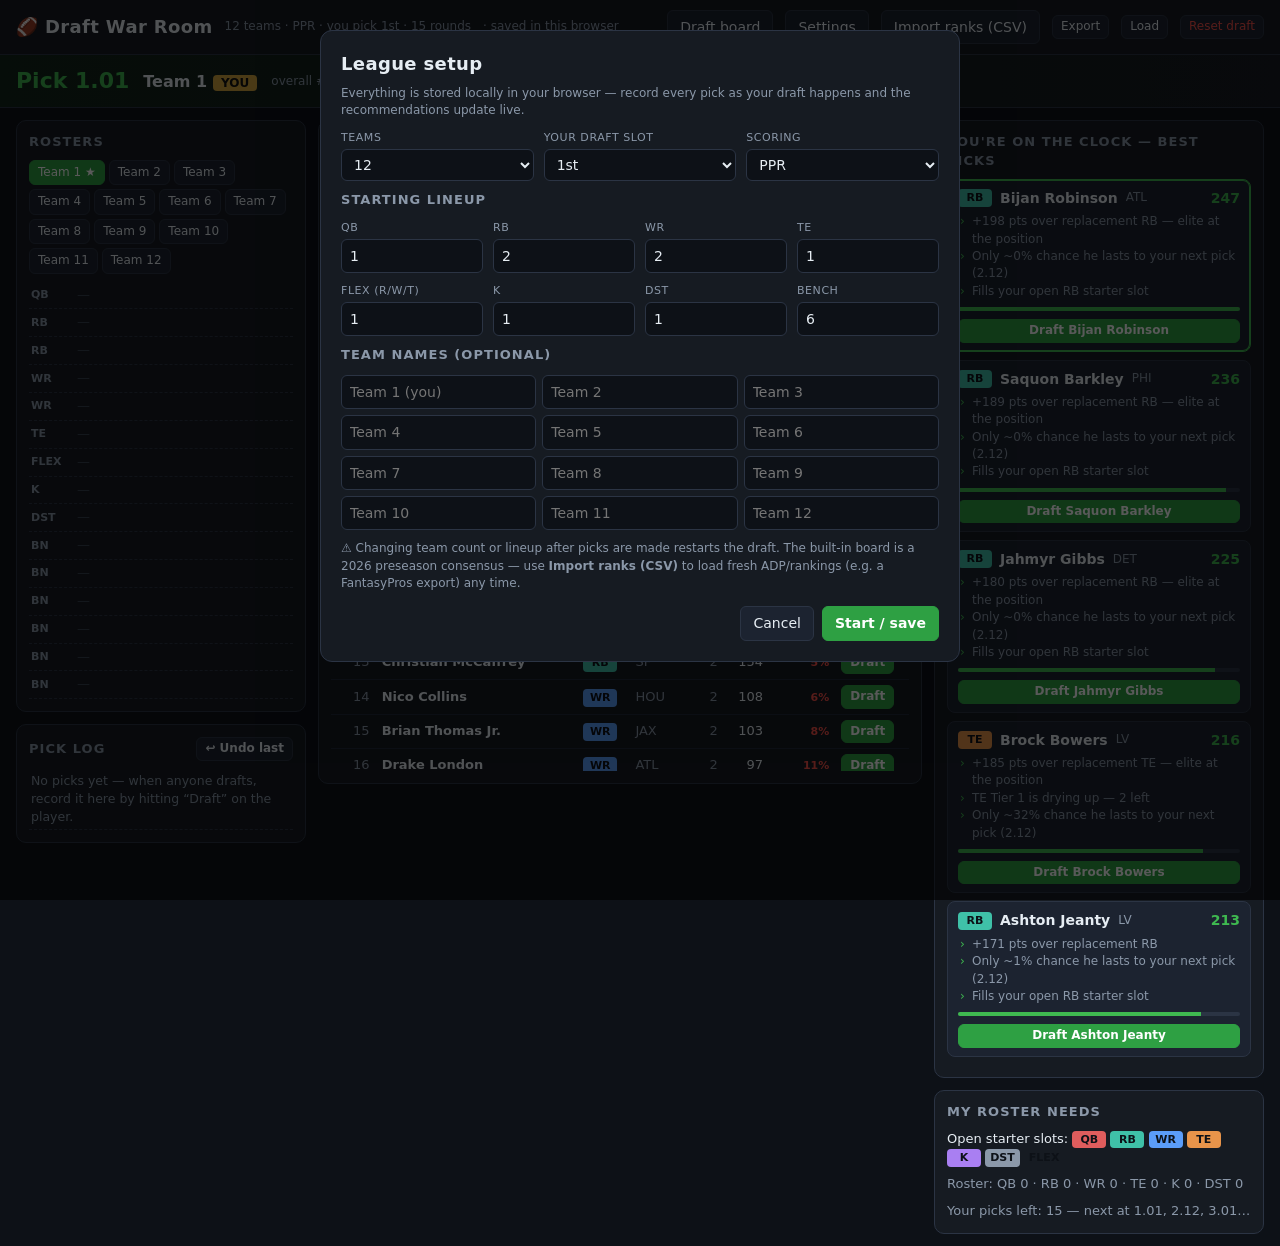
==== commit 3a4bca90: "Persist draft state into the artifact itself, not just localStorage Browser storage isn't durable in" ====
--- a/fantasy/index.html
+++ b/fantasy/index.html
@@ -114,6 +114,7 @@
 <header>
   <h1>🏈 Draft War Room</h1>
   <span class="sub" id="leagueSub"></span>
+  <span class="sub" id="saveState"></span>
   <span class="spacer"></span>
   <button id="btnBoard">Draft board</button>
   <button id="btnSettings">Settings</button>
@@ -246,6 +247,7 @@
 <div id="toast"></div>
 <input type="file" id="loadFile" accept=".json,application/json" style="display:none">
 
+<script id="ffstate" type="application/json"></script>
 <script>
 "use strict";
 /* =====================================================================
@@ -351,10 +353,69 @@
     started:false
   };
 }
-function save(){ try{ localStorage.setItem(LS_KEY, JSON.stringify(S)); }catch(e){} }
+function save(){
+  S.savedAt = Date.now();
+  try{ localStorage.setItem(LS_KEY, JSON.stringify(S)); }catch(e){}
+  scheduleCloudSave();
+}
+// State can live in two places: localStorage (fast, this browser only) and the
+// #ffstate block embedded in the page itself when hosted as a Claude artifact
+// (durable, follows the artifact everywhere). Boot from whichever is newest.
 function load(){
-  try{ const raw = localStorage.getItem(LS_KEY); if(raw){ S = JSON.parse(raw); return true; } }catch(e){}
+  let local=null, embedded=null;
+  try{ const raw = localStorage.getItem(LS_KEY); if(raw) local = JSON.parse(raw); }catch(e){}
+  try{
+    const n = document.getElementById("ffstate");
+    if(n && n.textContent.trim()) embedded = JSON.parse(n.textContent);
+  }catch(e){}
+  const valid = d => d && d.cfg && d.players;
+  if(!valid(local)) local=null;
+  if(!valid(embedded)) embedded=null;
+  const best = !local ? embedded : !embedded ? local :
+    ((local.savedAt||0) >= (embedded.savedAt||0) ? local : embedded);
+  if(best){ S = best; return true; }
   return false;
+}
+function storageWorks(){
+  try{ localStorage.setItem("ffdraft.test","1"); localStorage.removeItem("ffdraft.test"); return true; }
+  catch(e){ return false; }
+}
+
+/* ---- artifact self-save: republish the page with state embedded ---- */
+let PRISTINE=null, artifactNS=undefined, cloudDirty=false, cloudTimer=null, cloudBusy=false;
+const CLOUD_DEBOUNCE_MS = 20000;
+async function initCloud(){
+  if(!(window.claude && typeof window.claude.use==="function")){ artifactNS=null; updateSaveState(); return; }
+  artifactNS = await window.claude.use("artifact").catch(()=>null);
+  updateSaveState();
+  if(artifactNS && cloudDirty) scheduleCloudSave();
+}
+function scheduleCloudSave(){
+  cloudDirty = true;
+  if(!artifactNS) return;
+  clearTimeout(cloudTimer);
+  cloudTimer = setTimeout(cloudSave, CLOUD_DEBOUNCE_MS);
+  updateSaveState();
+}
+async function cloudSave(){
+  if(!artifactNS || cloudBusy || !cloudDirty) return;
+  if(document.querySelector(".modal.open")){ // don't reload the page under an open dialog
+    clearTimeout(cloudTimer); cloudTimer=setTimeout(cloudSave, 5000); return;
+  }
+  cloudBusy = true; updateSaveState("saving");
+  try{
+    const json = JSON.stringify(S).replace(/</g,"\\u003c");
+    const html = PRISTINE.replace(/(<script id="ffstate"[^>]*>)[\s\S]*?(<\/script>)/, (m,a,b)=>a+json+b);
+    await artifactNS.publish(html); // every open view, this one included, reloads to the saved version
+    cloudDirty = false;
+  }catch(e){ /* conflict: another view published; the reload brings the winner */ }
+  cloudBusy = false; updateSaveState();
+}
+function updateSaveState(mode){
+  const el=document.getElementById("saveState"); if(!el) return;
+  if(artifactNS===undefined){ el.textContent=""; return; }
+  if(!artifactNS){ el.textContent = storageWorks()? "· saved in this browser" : "· ⚠ storage unavailable — use Export"; return; }
+  el.textContent = mode==="saving" ? "· saving to artifact…" : cloudDirty ? "· unsaved changes (auto-saves shortly)" : "· ✓ saved to artifact";
 }
 
 /* ======================= draft math ======================= */
@@ -747,19 +808,39 @@
 }
 
 /* =================== export / load =================== */
-function exportJSON(){
-  const blob=new Blob([JSON.stringify(S,null,1)],{type:"application/json"});
+async function exportJSON(){
+  const payload=JSON.stringify(S,null,1);
+  const fname="draft-"+new Date().toISOString().slice(0,10)+".json";
+  // Hosted as a Claude artifact, saves go through the viewer's download prompt
+  if(window.claude && typeof window.claude.use==="function"){
+    const dl=await window.claude.use("downloads").catch(()=>null);
+    if(dl){
+      try{ await dl.save({filename:fname, data:payload}); toast("Exported "+fname); }
+      catch(e){ toast("Export cancelled."); }
+      return;
+    }
+  }
+  const blob=new Blob([payload],{type:"application/json"});
   const a=document.createElement("a");
   a.href=URL.createObjectURL(blob);
-  a.download="draft-"+new Date().toISOString().slice(0,10)+".json";
+  a.download=fname;
   a.click(); URL.revokeObjectURL(a.href);
 }
 
 /* =================== wire-up =================== */
-document.addEventListener("DOMContentLoaded", ()=>{
+function boot(){
+  // Snapshot the served document before any JS mutates it — this is what
+  // cloudSave republishes (with fresh state swapped into #ffstate).
+  PRISTINE = "<!DOCTYPE html>\n" + document.documentElement.outerHTML;
+  document.querySelectorAll(".modal.open").forEach(m=>m.classList.remove("open"));
   if(!load()){ S=defaultState(); }
   if(!S.players || !S.cfg){ S=defaultState(); }
   render();
+  cloudDirty = false; // freshly booted state is what's already stored
+  initCloud();
+  document.addEventListener("visibilitychange", ()=>{
+    if(document.visibilityState==="hidden" && cloudDirty){ clearTimeout(cloudTimer); cloudSave(); }
+  });
   if(!S.started) openSetup();
 
   $("#btnSettings").onclick=openSetup;
@@ -803,7 +884,9 @@
   document.querySelectorAll(".modal").forEach(m=>m.addEventListener("click",e=>{
     if(e.target===m && !(m.id==="setupModal" && !S.started)) m.classList.remove("open");
   }));
-});
+}
+if(document.readyState==="loading") document.addEventListener("DOMContentLoaded", boot);
+else boot();
 </script>
 </body>
 </html>
